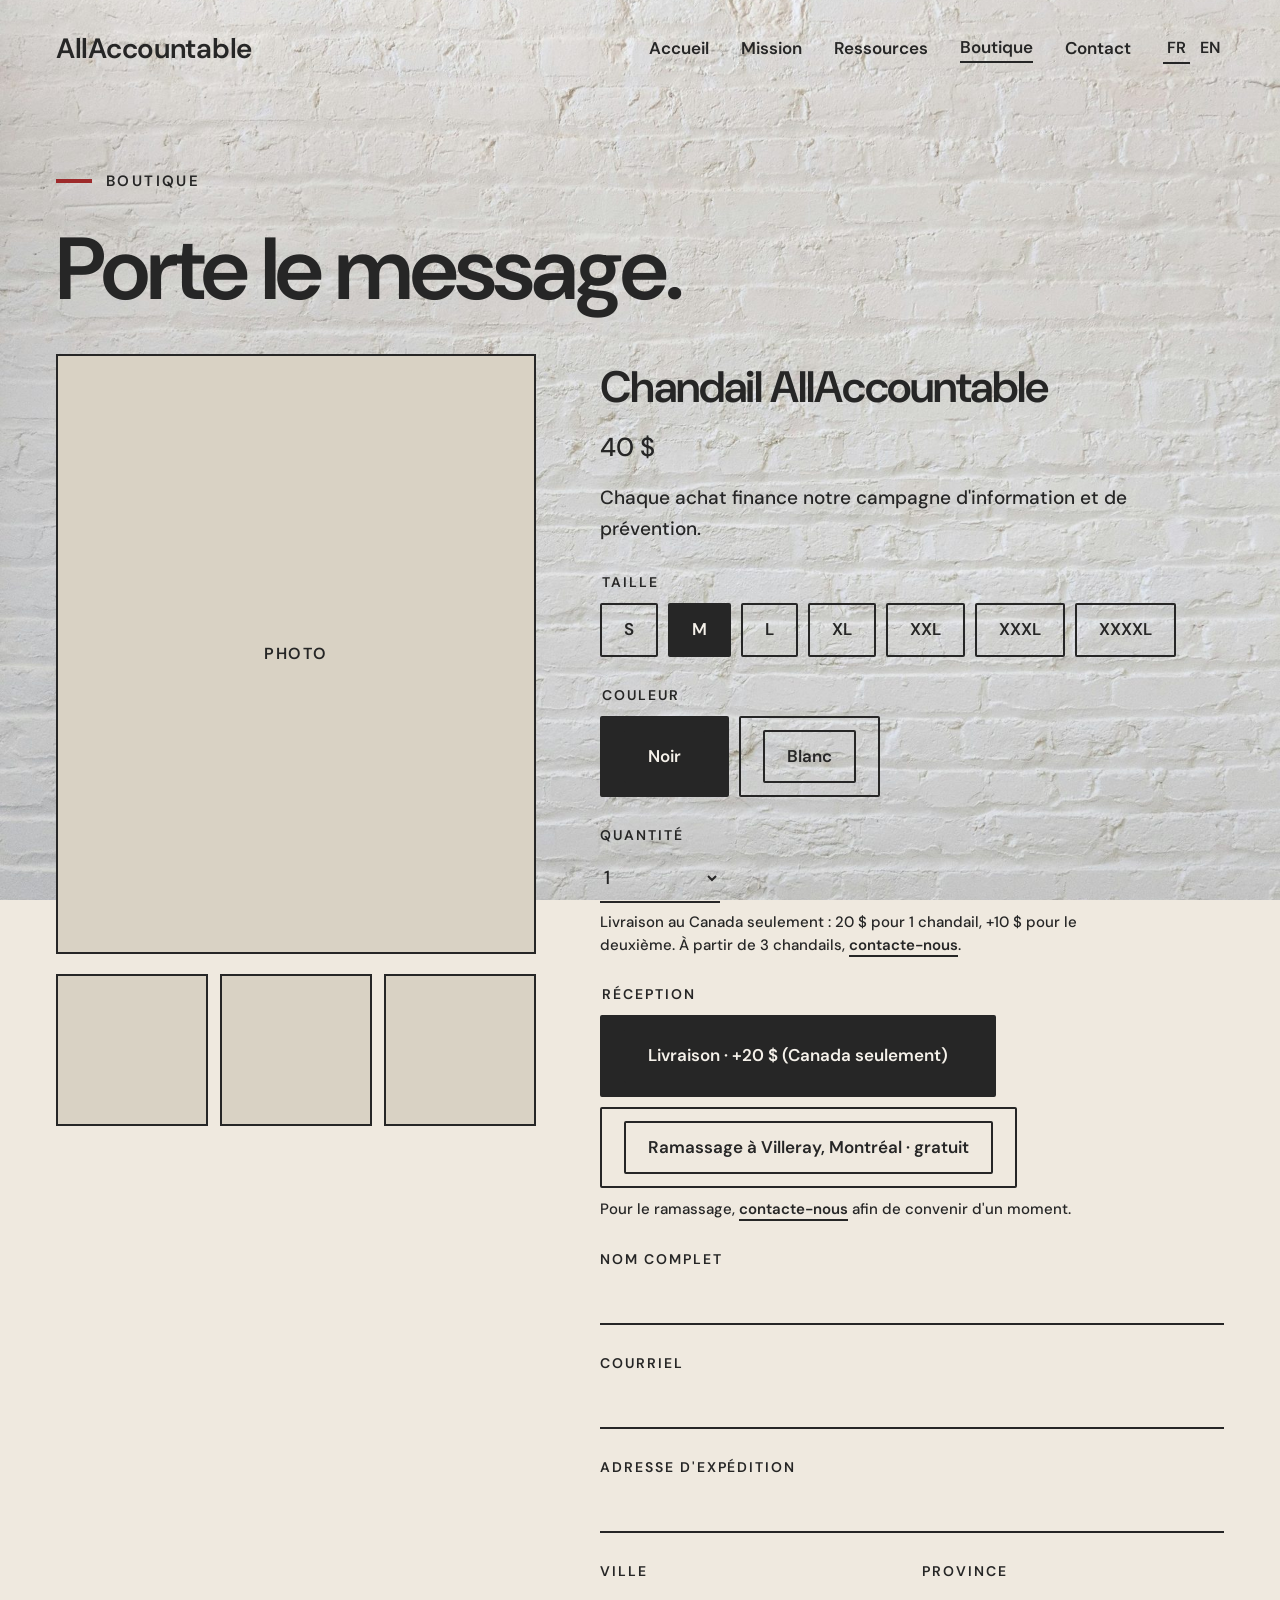
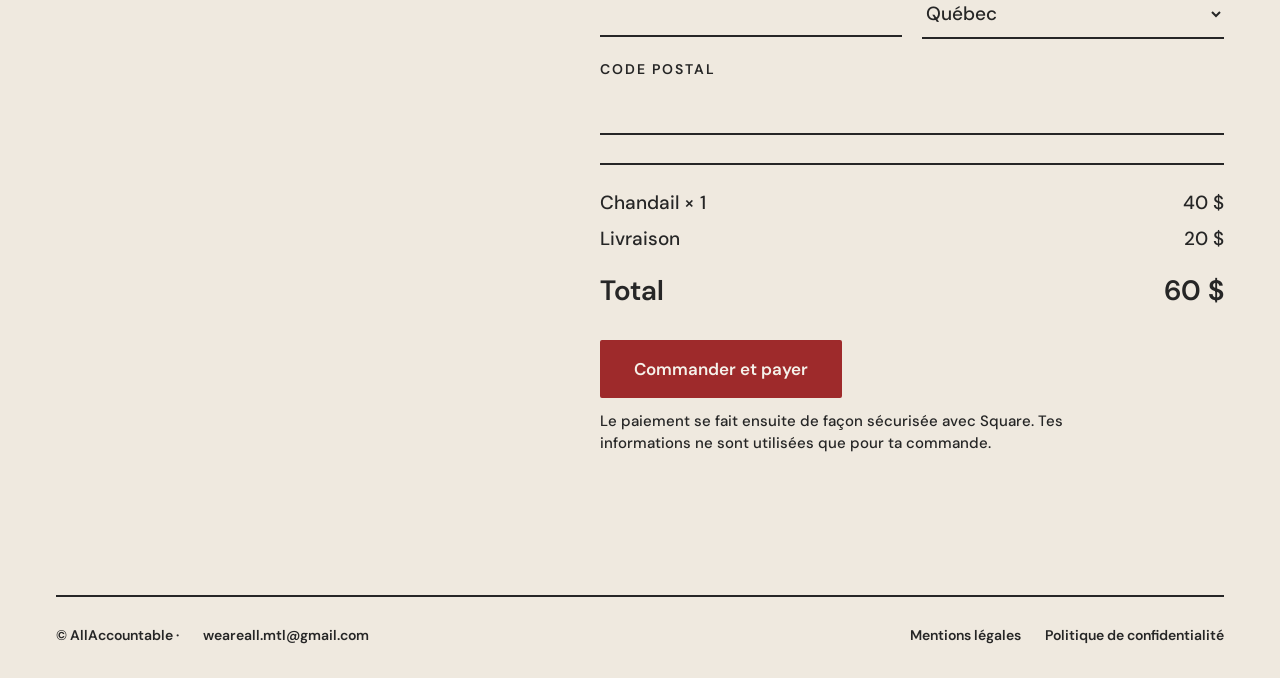
==== boutique.html @ b9fa36a8 "Add files via upload" ====
<!doctype html>
<html lang="fr">
<head>
<meta charset="utf-8">
<meta name="viewport" content="width=device-width,initial-scale=1">
<title>Boutique · AllAccountable</title>
<meta name="description" content="AllAccountable : sensibilisation et prévention des abus dans le milieu du sport.">
<link rel="preconnect" href="https://fonts.googleapis.com"><link rel="preconnect" href="https://fonts.gstatic.com" crossorigin>
<link href="https://fonts.googleapis.com/css2?family=DM+Sans:wght@400;500;600&display=swap" rel="stylesheet">
<link rel="stylesheet" href="style.css">
</head>
<body>
<a class="skip" href="#main"><span data-i="skip">Aller au contenu</span></a>
<div class="wrap">
<header class="top">
<a class="logo" href="index.html">AllAccountable</a>
<nav class="main" aria-label="Navigation"><a href="index.html"><span data-i="nav_home">Accueil</span></a><a href="mission.html"><span data-i="nav_mission">Mission</span></a><a href="ressources.html"><span data-i="nav_res">Ressources</span></a><a href="boutique.html" aria-current="page"><span data-i="nav_shop">Boutique</span></a><a href="contact.html"><span data-i="nav_contact">Contact</span></a>
<span class="lang" role="group" aria-label="Langue / Language"><button type="button" data-lang="fr" aria-pressed="true">FR</button><button type="button" data-lang="en" aria-pressed="false">EN</button></span>
</nav>
</header>
<main id="main">
<section class="page" style="padding-bottom:40px"><div class="eyebrow"><span data-i="nav_shop">Boutique</span></div><h1 data-i="shop_h">Porte le message.</h1></section>
<section class="shop" style="padding-bottom:100px">
<div class="ph"><div class="box">Photo</div>
<div style="display:flex;gap:12px"><div class="box" style="flex:1;aspect-ratio:1"></div><div class="box" style="flex:1;aspect-ratio:1"></div><div class="box" style="flex:1;aspect-ratio:1"></div></div></div>
<form class="f" id="order" novalidate>
<div><div style="font-size:44px;font-weight:600;letter-spacing:-.025em"><span data-i="shop_name">Chandail AllAccountable</span></div><div style="font-size:26px;margin-top:8px"><span data-i="shop_price">40 $</span></div><p style="font-size:19px;line-height:1.6;margin-top:16px"><span data-i="shop_p">Chaque achat finance notre campagne d'information et de prévention.</span></p></div>
<fieldset style="border:0;padding:0;margin:0"><legend class="lbl" style="margin-bottom:10px"><span data-i="size">Taille</span></legend><div class="chips"><label><input type="radio" name="size" value="S"><span>S</span></label><label><input type="radio" name="size" value="M" checked><span>M</span></label><label><input type="radio" name="size" value="L"><span>L</span></label><label><input type="radio" name="size" value="XL"><span>XL</span></label><label><input type="radio" name="size" value="XXL"><span>XXL</span></label><label><input type="radio" name="size" value="XXXL"><span>XXXL</span></label><label><input type="radio" name="size" value="XXXXL"><span>XXXXL</span></label></div></fieldset>
<fieldset style="border:0;padding:0;margin:0"><legend class="lbl" style="margin-bottom:10px"><span data-i="color">Couleur</span></legend><div class="chips"><label><input type="radio" name="color" value="noir" checked><span><span data-i="black">Noir</span></span></label><label><input type="radio" name="color" value="blanc"><span><span data-i="white">Blanc</span></span></label></div></fieldset>
<div class="fld"><label class="lbl" for="qty"><span data-i="qty">Quantité</span></label><select id="qty" name="qty" style="max-width:120px"><option>1</option><option>2</option></select>
<div class="note"><span data-i="qnote">Livraison au Canada seulement : 20 $ pour 1 chandail, +10 $ pour le deuxième. À partir de 3 chandails,</span> <a href="contact.html"><span data-i="contact_us">contacte-nous</span></a>.</div></div>
<fieldset style="border:0;padding:0;margin:0"><legend class="lbl" style="margin-bottom:10px"><span data-i="recv">Réception</span></legend><div class="chips"><label><input type="radio" name="recv" value="ship" checked><span><span data-i="ship">Livraison · +20 $ (Canada seulement)</span></span></label><label><input type="radio" name="recv" value="pick"><span><span data-i="pick">Ramassage à Villeray, Montréal · gratuit</span></span></label></div>
<div class="note" style="margin-top:10px"><span data-i="pnote">Pour le ramassage,</span> <a href="contact.html"><span data-i="contact_us">contacte-nous</span></a> <span data-i="pnote2">afin de convenir d'un moment.</span></div></fieldset>
<div class="fld"><label class="lbl" for="n"><span data-i="name">Nom complet</span></label><input id="n" name="name" autocomplete="name" required></div>
<div class="fld"><label class="lbl" for="e"><span data-i="email">Courriel</span></label><input id="e" name="email" type="email" autocomplete="email" required></div>
<div id="addr" style="display:flex;flex-direction:column;gap:28px">
<div class="fld"><label class="lbl" for="a"><span data-i="addr">Adresse d'expédition</span></label><input id="a" name="address" autocomplete="street-address"></div>
<div style="display:flex;gap:20px;flex-wrap:wrap">
<div class="fld" style="flex:2 1 160px"><label class="lbl" for="c"><span data-i="city">Ville</span></label><input id="c" name="city" autocomplete="address-level2"></div>
<div class="fld" style="flex:2 1 160px"><label class="lbl" for="p"><span data-i="prov">Province</span></label><select id="p" name="province"><option value="Alberta">Alberta</option><option value="Colombie-Britannique">Colombie-Britannique</option><option value="Île-du-Prince-Édouard">Île-du-Prince-Édouard</option><option value="Manitoba">Manitoba</option><option value="Nouveau-Brunswick">Nouveau-Brunswick</option><option value="Nouvelle-Écosse">Nouvelle-Écosse</option><option value="Nunavut">Nunavut</option><option value="Ontario">Ontario</option><option value="Québec" selected>Québec</option><option value="Saskatchewan">Saskatchewan</option><option value="Terre-Neuve-et-Labrador">Terre-Neuve-et-Labrador</option><option value="Territoires du Nord-Ouest">Territoires du Nord-Ouest</option><option value="Yukon">Yukon</option></select></div>
<div class="fld" style="flex:1 1 120px"><label class="lbl" for="z"><span data-i="zip">Code postal</span></label><input id="z" name="zip" autocomplete="postal-code"></div>
</div></div>
<div class="sum"><div><span><span data-i="line_item">Chandail ×</span> <span id="q">1</span></span><span id="s1">40 $</span></div><div id="shiprow"><span data-i="line_ship">Livraison</span><span id="s2">20 $</span></div><div class="tot"><span data-i="total">Total</span><span id="s3">60 $</span></div></div>
<div style="display:flex;flex-direction:column;gap:12px;align-items:flex-start"><button class="btn" type="submit"><span data-i="order">Commander et payer</span></button><div class="note"><span data-i="paynote">Le paiement se fait ensuite de façon sécurisée avec Square. Tes informations ne sont utilisées que pour ta commande.</span></div><div class="msg" id="msg" role="status"><span data-i="demo">Aperçu : le formulaire de commande et le paiement ne sont pas encore branchés.</span></div></div>
</form>
</section>
</main>
<footer class="bot">
<span>© AllAccountable · <a href="mailto:weareall.mtl@gmail.com">weareall.mtl@gmail.com</a></span>
<span><a href="#"><span data-i="legal">Mentions légales</span></a><a href="#"><span data-i="privacy">Politique de confidentialité</span></a></span>
</footer>
</div>
<script src="i18n.js"></script>
</body>
</html>
---- style.css ----
:root{--ink:#262626;--paper:#f5f1ea;--accent:#9E2A2B}
*{box-sizing:border-box}
html{scroll-behavior:smooth}
body{margin:0;font-family:'DM Sans',system-ui,sans-serif;font-weight:500;color:var(--ink);background:#efe9df url(assets/brique.jpg) center/cover fixed;line-height:1.5}
@media (max-width:900px){body{background-attachment:scroll}}
@media (prefers-reduced-motion:reduce){body{background-attachment:scroll;scroll-behavior:auto}}
a{color:inherit;text-decoration:none}
a:hover{text-decoration:underline}
a:focus-visible,button:focus-visible,input:focus-visible,select:focus-visible,textarea:focus-visible,summary:focus-visible{outline:3px solid var(--accent);outline-offset:3px}
h1,h2,h3,p{margin:0}
.wrap{max-width:1440px;margin:0 auto;padding:0 56px}
.skip{position:absolute;left:-999px;top:0;background:var(--ink);color:var(--paper);padding:12px 18px;z-index:10}
.skip:focus{left:0}

/* header */
header.top{padding:28px 0;display:flex;flex-wrap:wrap;gap:20px 40px;justify-content:space-between;align-items:center}
.logo{font-size:28px;font-weight:600;letter-spacing:-.01em}
nav.main{display:flex;flex-wrap:wrap;gap:8px 32px;align-items:center;font-size:17px;font-weight:600}
nav.main a[aria-current="page"]{border-bottom:2px solid var(--ink)}
.lang{display:flex;gap:6px;font-size:16px;font-weight:600}
.lang button{font:inherit;background:none;border:0;border-bottom:2px solid transparent;color:inherit;cursor:pointer;padding:2px 4px}
.lang button[aria-pressed="true"]{border-bottom-color:var(--ink)}

/* type */
.eyebrow{display:flex;align-items:center;gap:14px;font-size:15px;letter-spacing:.16em;text-transform:uppercase;font-weight:600}
.eyebrow::before{content:"";width:36px;height:4px;background:var(--accent);display:block}
.lbl{font-size:14px;letter-spacing:.14em;text-transform:uppercase;font-weight:600}
h1{font-size:clamp(44px,7vw,88px);font-weight:600;line-height:1.02;letter-spacing:-.035em}
h2{font-size:clamp(30px,3.6vw,42px);font-weight:600;line-height:1.1;letter-spacing:-.02em}

/* buttons */
.btn{display:inline-block;background:var(--accent);color:var(--paper);padding:16px 32px;border-radius:2px;font:600 17px 'DM Sans',sans-serif;border:2px solid var(--accent);cursor:pointer}
.btn:hover{text-decoration:none;filter:brightness(1.1)}
.btn.out{background:transparent;color:var(--ink);border-color:var(--ink)}

/* layout blocks */
.hero{min-height:720px;padding:72px 0;display:flex;flex-wrap:wrap;gap:64px;align-items:stretch}
.hero .l{flex:1.5 1 520px;display:flex;flex-direction:column;gap:32px;justify-content:center}
.hero aside{flex:1 1 360px;border-left:2px solid var(--ink);padding:8px 0 8px 56px;display:flex;flex-direction:column;gap:16px;justify-content:center}
@media (max-width:900px){.wrap{padding:0 24px}.hero aside{border-left:0;border-top:2px solid var(--ink);padding:32px 0 0}}
.tel{font-size:clamp(34px,4vw,46px);font-weight:600;letter-spacing:-.02em;line-height:1.05}
.row{display:flex;flex-wrap:wrap;gap:12px}
.sec{padding:100px 0;display:flex;flex-wrap:wrap;gap:64px}
.sec .a{flex:1 1 360px;display:flex;flex-direction:column;gap:20px}
.sec .b{flex:1.6 1 520px;display:flex;flex-direction:column;gap:28px}
.sec .b p:nth-child(1){font-size:26px;line-height:1.5}
.sec .b p{font-size:19px;line-height:1.7}
.act{display:flex;flex-wrap:wrap;gap:24px;align-items:baseline;border-top:2px solid var(--ink);padding:36px 0}
.act:last-child{border-bottom:2px solid var(--ink)}
.act .n{flex:0 0 64px;font-size:18px;font-weight:600}
.act .t{flex:1 1 360px;font-size:clamp(30px,3.6vw,44px);font-weight:600;letter-spacing:-.025em}
.act .d{flex:1 1 320px;font-size:19px;line-height:1.55}
.band{min-height:420px;padding:88px 0;display:flex;flex-wrap:wrap;gap:40px;justify-content:space-between;align-items:flex-end}
.band .tel{font-size:clamp(44px,7vw,96px);line-height:1;letter-spacing:-.035em}
footer.bot{border-top:2px solid var(--ink);margin-top:40px;padding:28px 0 32px;display:flex;flex-wrap:wrap;gap:24px;justify-content:space-between;font-size:14px;font-weight:600}
footer.bot span{display:flex;gap:24px;flex-wrap:wrap}

/* pages */
.page{padding:72px 0 100px;display:flex;flex-direction:column;gap:32px}
.page .lead{font-size:24px;max-width:700px;line-height:1.5}
.todo{border-top:2px solid var(--ink);border-bottom:2px solid var(--ink);padding:36px 0;font-size:19px;max-width:700px}

/* forms */
form.f{display:flex;flex-direction:column;gap:28px;max-width:640px}
.fld{display:flex;flex-direction:column;gap:8px}
.fld input,.fld select,.fld textarea{font:500 19px 'DM Sans',sans-serif;color:var(--ink);background:transparent;border:0;border-bottom:2px solid var(--ink);padding:10px 0;border-radius:0}
.fld textarea{min-height:120px;resize:vertical}
.chips{display:flex;gap:10px;flex-wrap:wrap}
.chips label{cursor:pointer}
.chips input{position:absolute;opacity:0}
.chips span{display:inline-block;border:2px solid var(--ink);padding:12px 22px;border-radius:2px;font-size:17px;font-weight:600}
.chips input:checked+span{background:var(--ink);color:var(--paper)}
.chips input:focus-visible+span{outline:3px solid var(--accent);outline-offset:3px}
.shop{display:flex;flex-wrap:wrap;gap:64px}
.shop .ph{flex:1 1 400px;display:flex;flex-direction:column;gap:20px}
.shop .box{aspect-ratio:4/5;background:#d9d2c4;border:2px solid var(--ink);display:flex;align-items:center;justify-content:center;font-size:16px;font-weight:600;letter-spacing:.1em;text-transform:uppercase}
.shop form{flex:1.3 1 520px}
.sum{border-top:2px solid var(--ink);padding-top:24px;display:flex;flex-direction:column;gap:8px;font-size:19px}
.sum div{display:flex;justify-content:space-between}
.sum .tot{font-size:28px;font-weight:600;margin-top:8px}
.note{font-size:15px;line-height:1.5;max-width:520px}
.note a{border-bottom:2px solid var(--ink);font-weight:600}
.msg{font-size:19px;border-left:4px solid var(--accent);padding-left:16px;display:none}
.hide{display:none!important}
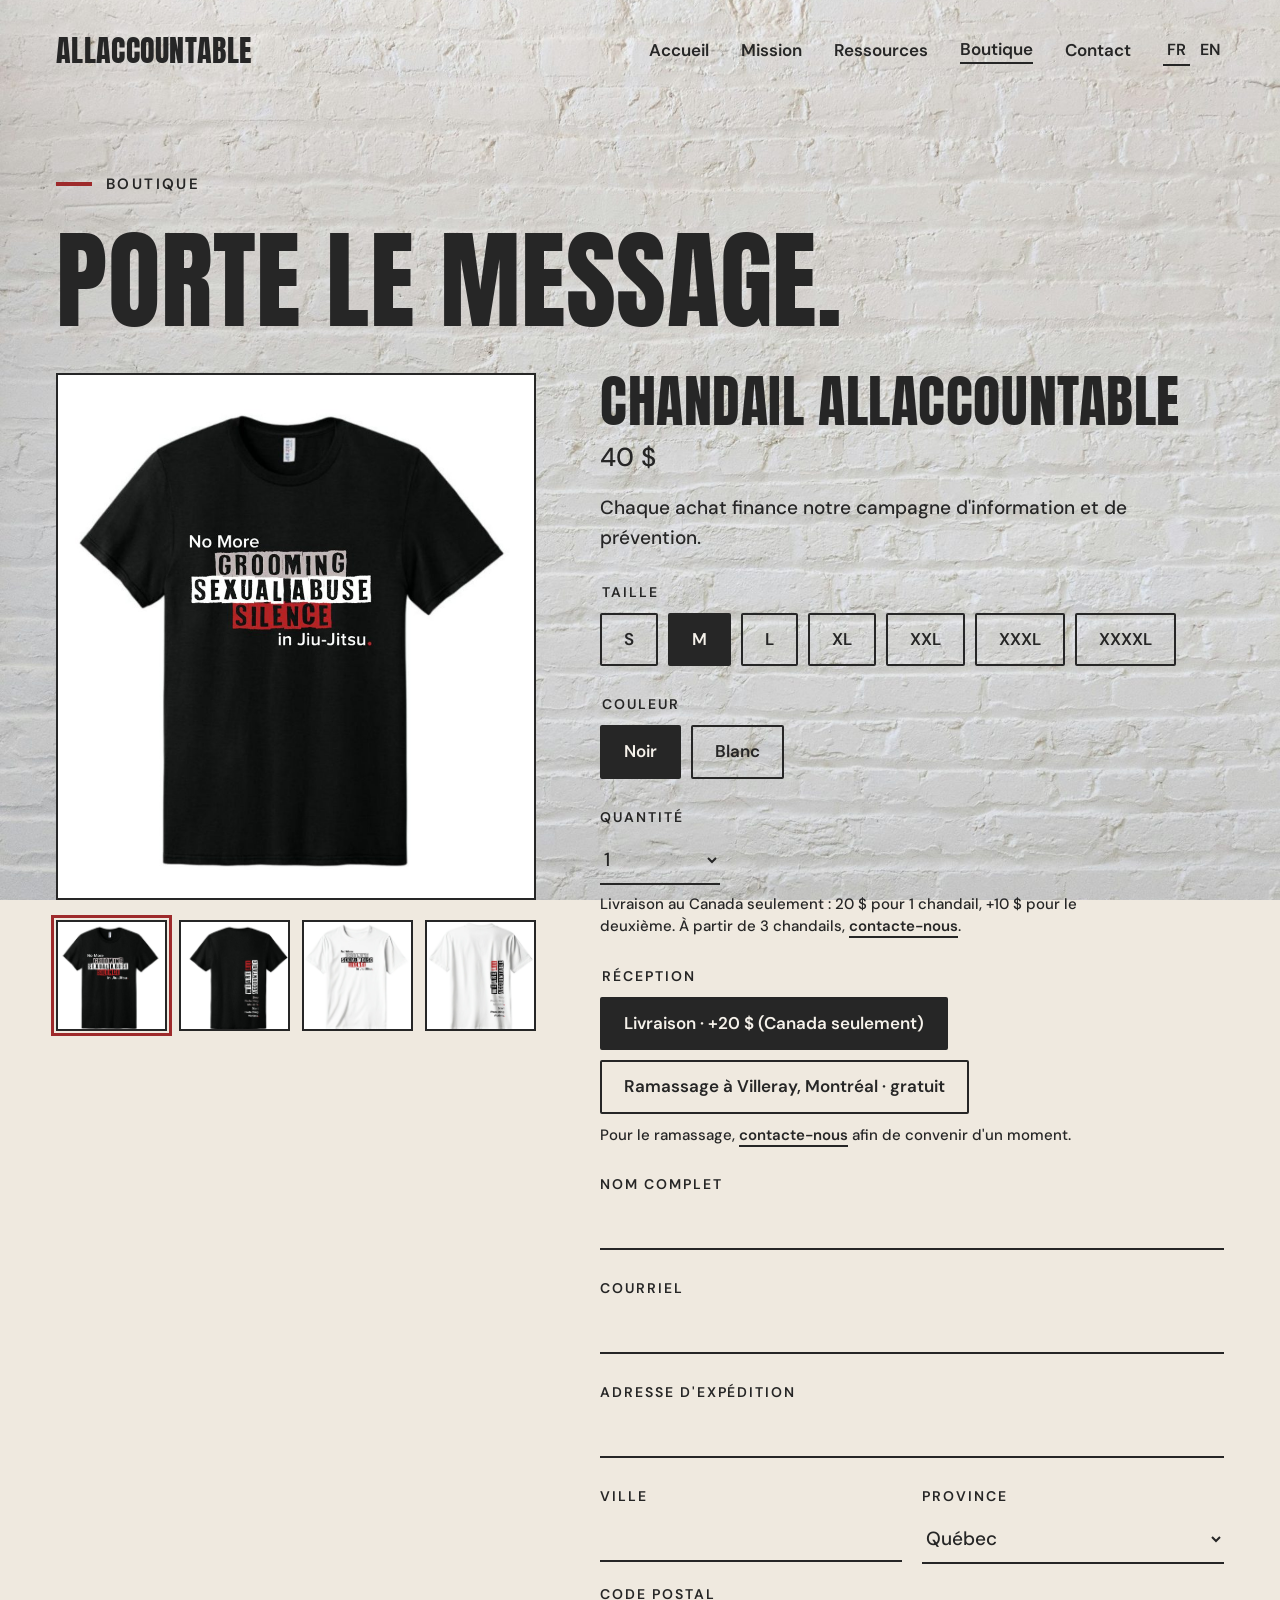
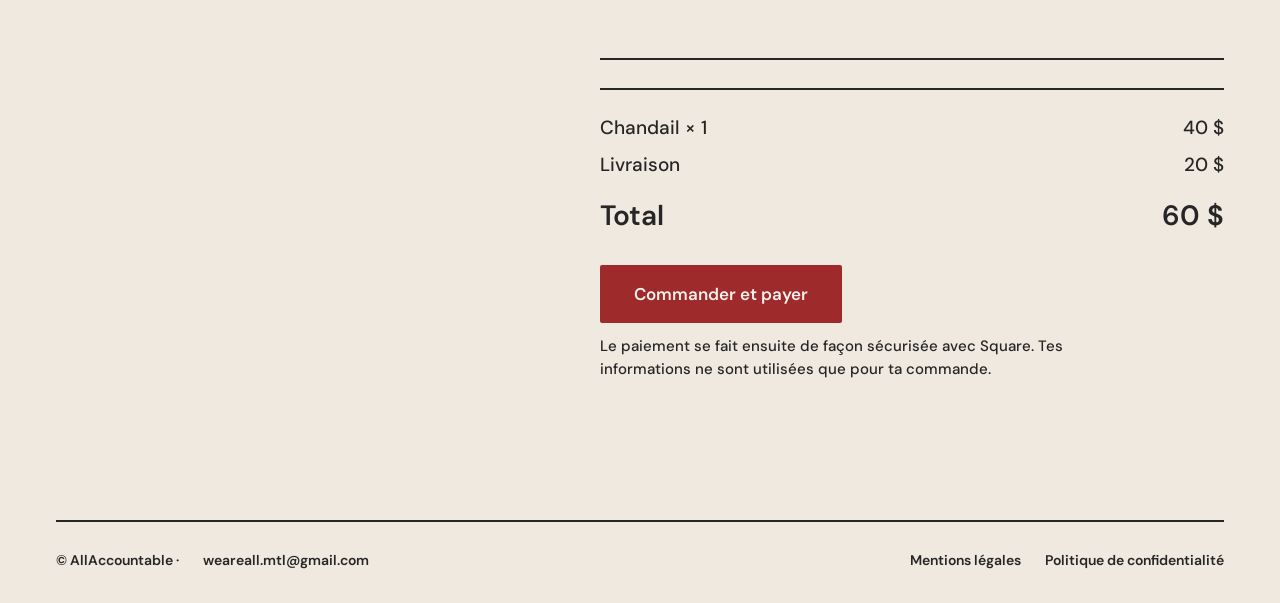
==== commit 9317c13b: "Add files via upload" ====
--- a/boutique.html
+++ b/boutique.html
@@ -5,8 +5,7 @@
 <meta name="viewport" content="width=device-width,initial-scale=1">
 <title>Boutique · AllAccountable</title>
 <meta name="description" content="AllAccountable : sensibilisation et prévention des abus dans le milieu du sport.">
-<link rel="preconnect" href="https://fonts.googleapis.com"><link rel="preconnect" href="https://fonts.gstatic.com" crossorigin>
-<link href="https://fonts.googleapis.com/css2?family=DM+Sans:wght@400;500;600&display=swap" rel="stylesheet">
+<link rel="preload" href="assets/fonts/anton-latin-400-normal.woff2" as="font" type="font/woff2" crossorigin>
 <link rel="stylesheet" href="style.css">
 </head>
 <body>
@@ -21,10 +20,10 @@
 <main id="main">
 <section class="page" style="padding-bottom:40px"><div class="eyebrow"><span data-i="nav_shop">Boutique</span></div><h1 data-i="shop_h">Porte le message.</h1></section>
 <section class="shop" style="padding-bottom:100px">
-<div class="ph"><div class="box">Photo</div>
-<div style="display:flex;gap:12px"><div class="box" style="flex:1;aspect-ratio:1"></div><div class="box" style="flex:1;aspect-ratio:1"></div><div class="box" style="flex:1;aspect-ratio:1"></div></div></div>
+<div class="ph"><img id="mainimg" class="big" src="assets/noir-face.jpg" width="900" height="989" alt="" data-ia="alt_nf">
+<div class="thumbs" id="thumbs"><button type="button" data-img="nf" aria-pressed="true"><img src="assets/noir-face.jpg" alt="" data-ia="alt_nf"></button><button type="button" data-img="nb" aria-pressed="false"><img src="assets/noir-dos.jpg" alt="" data-ia="alt_nb"></button><button type="button" data-img="bf" aria-pressed="false"><img src="assets/blanc-face.jpg" alt="" data-ia="alt_bf"></button><button type="button" data-img="bb" aria-pressed="false"><img src="assets/blanc-dos.jpg" alt="" data-ia="alt_bb"></button></div></div>
 <form class="f" id="order" novalidate>
-<div><div style="font-size:44px;font-weight:600;letter-spacing:-.025em"><span data-i="shop_name">Chandail AllAccountable</span></div><div style="font-size:26px;margin-top:8px"><span data-i="shop_price">40 $</span></div><p style="font-size:19px;line-height:1.6;margin-top:16px"><span data-i="shop_p">Chaque achat finance notre campagne d'information et de prévention.</span></p></div>
+<div><div class="an" style="font-size:clamp(36px,4.4vw,56px);line-height:1.02;letter-spacing:.01em"><span data-i="shop_name">Chandail AllAccountable</span></div><div style="font-size:26px;margin-top:8px"><span data-i="shop_price">40 $</span></div><p style="font-size:19px;line-height:1.6;margin-top:16px"><span data-i="shop_p">Chaque achat finance notre campagne d'information et de prévention.</span></p></div>
 <fieldset style="border:0;padding:0;margin:0"><legend class="lbl" style="margin-bottom:10px"><span data-i="size">Taille</span></legend><div class="chips"><label><input type="radio" name="size" value="S"><span>S</span></label><label><input type="radio" name="size" value="M" checked><span>M</span></label><label><input type="radio" name="size" value="L"><span>L</span></label><label><input type="radio" name="size" value="XL"><span>XL</span></label><label><input type="radio" name="size" value="XXL"><span>XXL</span></label><label><input type="radio" name="size" value="XXXL"><span>XXXL</span></label><label><input type="radio" name="size" value="XXXXL"><span>XXXXL</span></label></div></fieldset>
 <fieldset style="border:0;padding:0;margin:0"><legend class="lbl" style="margin-bottom:10px"><span data-i="color">Couleur</span></legend><div class="chips"><label><input type="radio" name="color" value="noir" checked><span><span data-i="black">Noir</span></span></label><label><input type="radio" name="color" value="blanc"><span><span data-i="white">Blanc</span></span></label></div></fieldset>
 <div class="fld"><label class="lbl" for="qty"><span data-i="qty">Quantité</span></label><select id="qty" name="qty" style="max-width:120px"><option>1</option><option>2</option></select>
--- a/style.css
+++ b/style.css
@@ -1,3 +1,7 @@
+@font-face{font-family:'DM Sans';font-weight:400;font-style:normal;font-display:swap;src:url(assets/fonts/dm-sans-latin-400-normal.woff2) format('woff2')}
+@font-face{font-family:'DM Sans';font-weight:500;font-style:normal;font-display:swap;src:url(assets/fonts/dm-sans-latin-500-normal.woff2) format('woff2')}
+@font-face{font-family:'DM Sans';font-weight:600;font-style:normal;font-display:swap;src:url(assets/fonts/dm-sans-latin-600-normal.woff2) format('woff2')}
+@font-face{font-family:'Anton';font-weight:400;font-style:normal;font-display:swap;src:url(assets/fonts/anton-latin-400-normal.woff2) format('woff2')}
 :root{--ink:#262626;--paper:#f5f1ea;--accent:#9E2A2B}
 *{box-sizing:border-box}
 html{scroll-behavior:smooth}
@@ -68,7 +72,7 @@
 .chips{display:flex;gap:10px;flex-wrap:wrap}
 .chips label{cursor:pointer}
 .chips input{position:absolute;opacity:0}
-.chips span{display:inline-block;border:2px solid var(--ink);padding:12px 22px;border-radius:2px;font-size:17px;font-weight:600}
+.chips label>span{display:inline-block;border:2px solid var(--ink);padding:12px 22px;border-radius:2px;font-size:17px;font-weight:600}
 .chips input:checked+span{background:var(--ink);color:var(--paper)}
 .chips input:focus-visible+span{outline:3px solid var(--accent);outline-offset:3px}
 .shop{display:flex;flex-wrap:wrap;gap:64px}
@@ -82,3 +86,18 @@
 .note a{border-bottom:2px solid var(--ink);font-weight:600}
 .msg{font-size:19px;border-left:4px solid var(--accent);padding-left:16px;display:none}
 .hide{display:none!important}
+
+/* police titres (comme le site original) */
+h1,h2,.an,.logo{font-family:'Anton',sans-serif;font-weight:400;text-transform:uppercase}
+h1{font-size:clamp(52px,8.4vw,112px);line-height:.98;letter-spacing:.005em}
+h2{font-size:clamp(40px,5.6vw,72px);line-height:1.02;letter-spacing:.01em}
+.logo{font-size:30px;letter-spacing:.01em}
+.sec{border-top:2px solid var(--ink);margin-top:40px;padding-top:56px}
+.sec .b p:nth-child(1){font-size:20px;line-height:1.6}
+.sec .b p{font-size:20px;line-height:1.6}
+.page h1{font-size:clamp(52px,8.4vw,112px)}
+img.big{width:100%;height:auto;aspect-ratio:900/989;display:block;background:#fff;border:2px solid var(--ink)}
+.thumbs{display:flex;gap:12px}
+.thumbs button{flex:1;padding:0;border:2px solid var(--ink);background:#fff;cursor:pointer;line-height:0}
+.thumbs button[aria-pressed="true"]{outline:3px solid var(--accent);outline-offset:2px}
+.thumbs img{width:100%;aspect-ratio:1;object-fit:cover;object-position:center 40%}
